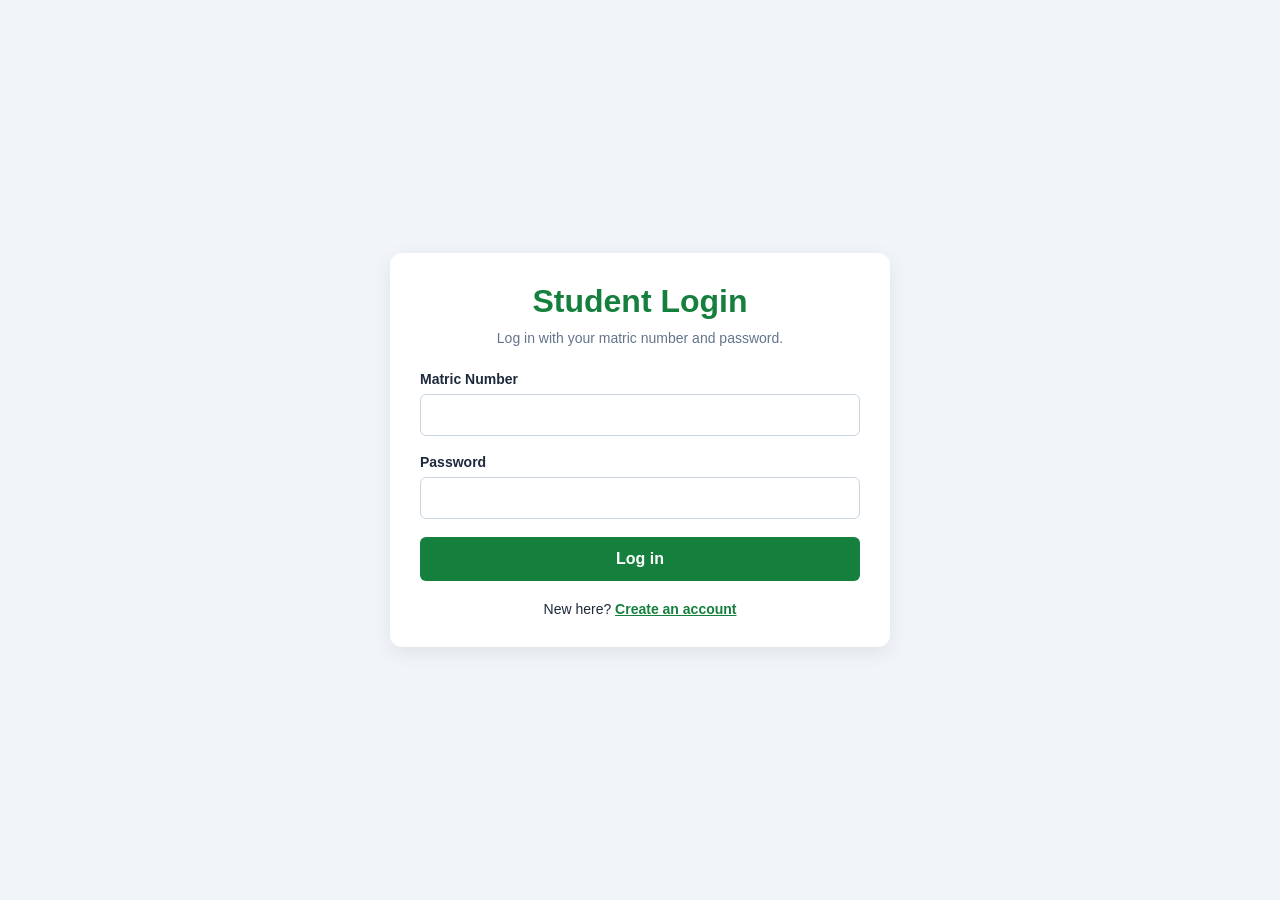
==== frontend/dashboard.html @ 1f3b841b "Added login, signup and dashboard frontend" ====
<!DOCTYPE html>
<html lang="en">
<head>
    <meta charset="UTF-8">
    <meta name="viewport" content="width=device-width, initial-scale=1.0">
    <title>Student Dashboard</title>
    <link rel="stylesheet" href="style.css">
    <script src="dashboard.js" defer></script>
</head>

<body>
    <div class="form-container wide">
        <h1 id="fullName">Loading...</h1>
        <p class="subtitle" data-field="matricNumber"></p>

        <dl class="details">
            <div><dt>Department</dt><dd data-field="department"></dd></div>
            <div><dt>Level</dt><dd data-field="level"></dd></div>
            <div><dt>Hostel</dt><dd data-field="hostel"></dd></div>
            <div><dt>Gender</dt><dd data-field="gender"></dd></div>
            <div><dt>Date of Birth</dt><dd data-field="dob"></dd></div>
            <div><dt>Email</dt><dd data-field="email"></dd></div>
            <div><dt>Phone</dt><dd data-field="phone"></dd></div>
            <div><dt>Next of Kin</dt><dd><span data-field="kinName"></span>, <span data-field="kinPhone"></span></dd></div>
        </dl>

        <button type="button" id="logoutBtn">Log out</button>
        <p id="message" role="status"></p>
    </div>
</body>
</html>
---- frontend/style.css ----
* { box-sizing: border-box; margin: 0; padding: 0; }

body {
    font-family: Arial, sans-serif;
    background-color: #f1f5f9;
    color: #1e293b;
    min-height: 100vh;
    display: flex;
    justify-content: center;
    align-items: center;
    padding: 25px;
}

.form-container {
    background-color: #ffffff;
    width: 100%;
    max-width: 500px;
    padding: 30px;
    border-radius: 12px;
    box-shadow: 0 5px 20px rgba(0, 0, 0, 0.08);
}

h1 { text-align: center; color: #15803d; margin-bottom: 10px; }

.subtitle { text-align: center; color: #64748b; margin-bottom: 25px; font-size: 14px; }

.form-group { margin-bottom: 18px; }

label { display: block; font-weight: bold; margin-bottom: 7px; font-size: 14px; }

input, select {
    width: 100%;
    padding: 12px;
    border: 1px solid #cbd5e1;
    border-radius: 6px;
    font-size: 14px;
    background-color: #ffffff;
    outline: none;
    transition: border-color 0.3s, box-shadow 0.3s;
}

input:focus, select:focus {
    border-color: #15803d;
    box-shadow: 0 0 0 3px rgba(21, 128, 61, 0.2);
}

button {
    width: 100%;
    padding: 13px;
    background-color: #15803d;
    color: #ffffff;
    border: none;
    border-radius: 6px;
    font-size: 16px;
    font-weight: bold;
    cursor: pointer;
    transition: background-color 0.3s;
}

button:hover { background-color: #166534; }

.switch { text-align: center; margin-top: 20px; font-size: 14px; }
.switch a { color: #15803d; font-weight: bold; }

#message { margin-top: 18px; text-align: center; font-size: 14px; font-weight: bold; }
#message.success { color: #15803d; }
#message.error { color: #dc2626; }

.form-container.wide { max-width: 600px; }
.grid { display: grid; grid-template-columns: 1fr 1fr; gap: 0 16px; }

.details { display: grid; grid-template-columns: 1fr 1fr; gap: 14px; margin-bottom: 24px; }
.details div { padding: 12px; border: 1px solid #e2e8f0; border-radius: 8px; overflow-wrap: anywhere; }
.details dt { font-size: 13px; color: #64748b; margin-bottom: 4px; }
.details dd { font-weight: bold; }

@media (max-width: 520px) {
    .grid, .details { grid-template-columns: 1fr; }
}
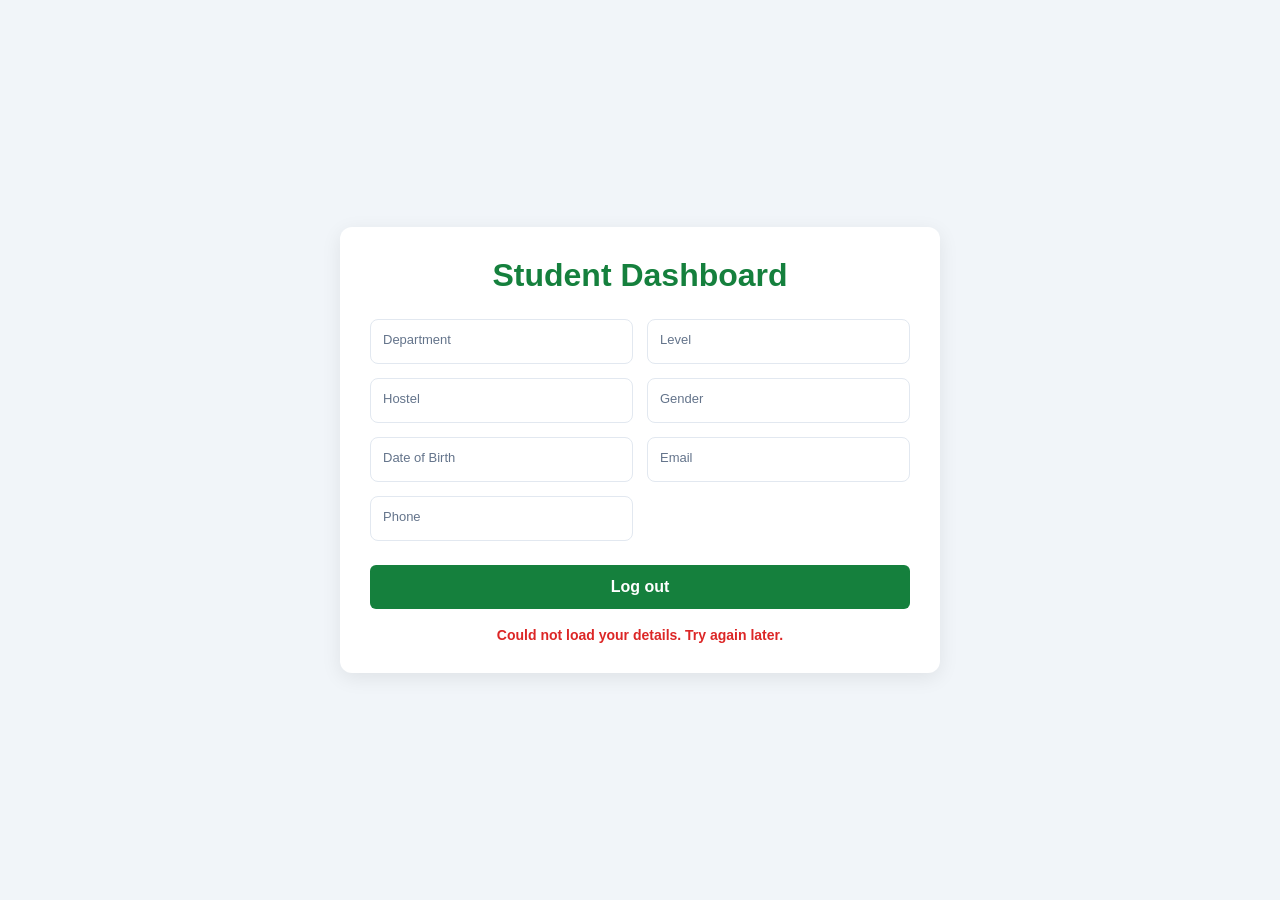
==== commit 6647859d: "BACKEND COMPLETED" ====
--- a/frontend/dashboard.html
+++ b/frontend/dashboard.html
@@ -21,7 +21,6 @@
             <div><dt>Date of Birth</dt><dd data-field="dob"></dd></div>
             <div><dt>Email</dt><dd data-field="email"></dd></div>
             <div><dt>Phone</dt><dd data-field="phone"></dd></div>
-            <div><dt>Next of Kin</dt><dd><span data-field="kinName"></span>, <span data-field="kinPhone"></span></dd></div>
         </dl>
 
         <button type="button" id="logoutBtn">Log out</button>
--- a/frontend/style.css
+++ b/frontend/style.css
@@ -76,4 +76,7 @@
 
 @media (max-width: 520px) {
     .grid, .details { grid-template-columns: 1fr; }
-}+}
+
+.field-error { display: block; color: #dc2626; font-size: 13px; margin-top: 5px; }
+input.invalid, select.invalid { border-color: #dc2626; }
